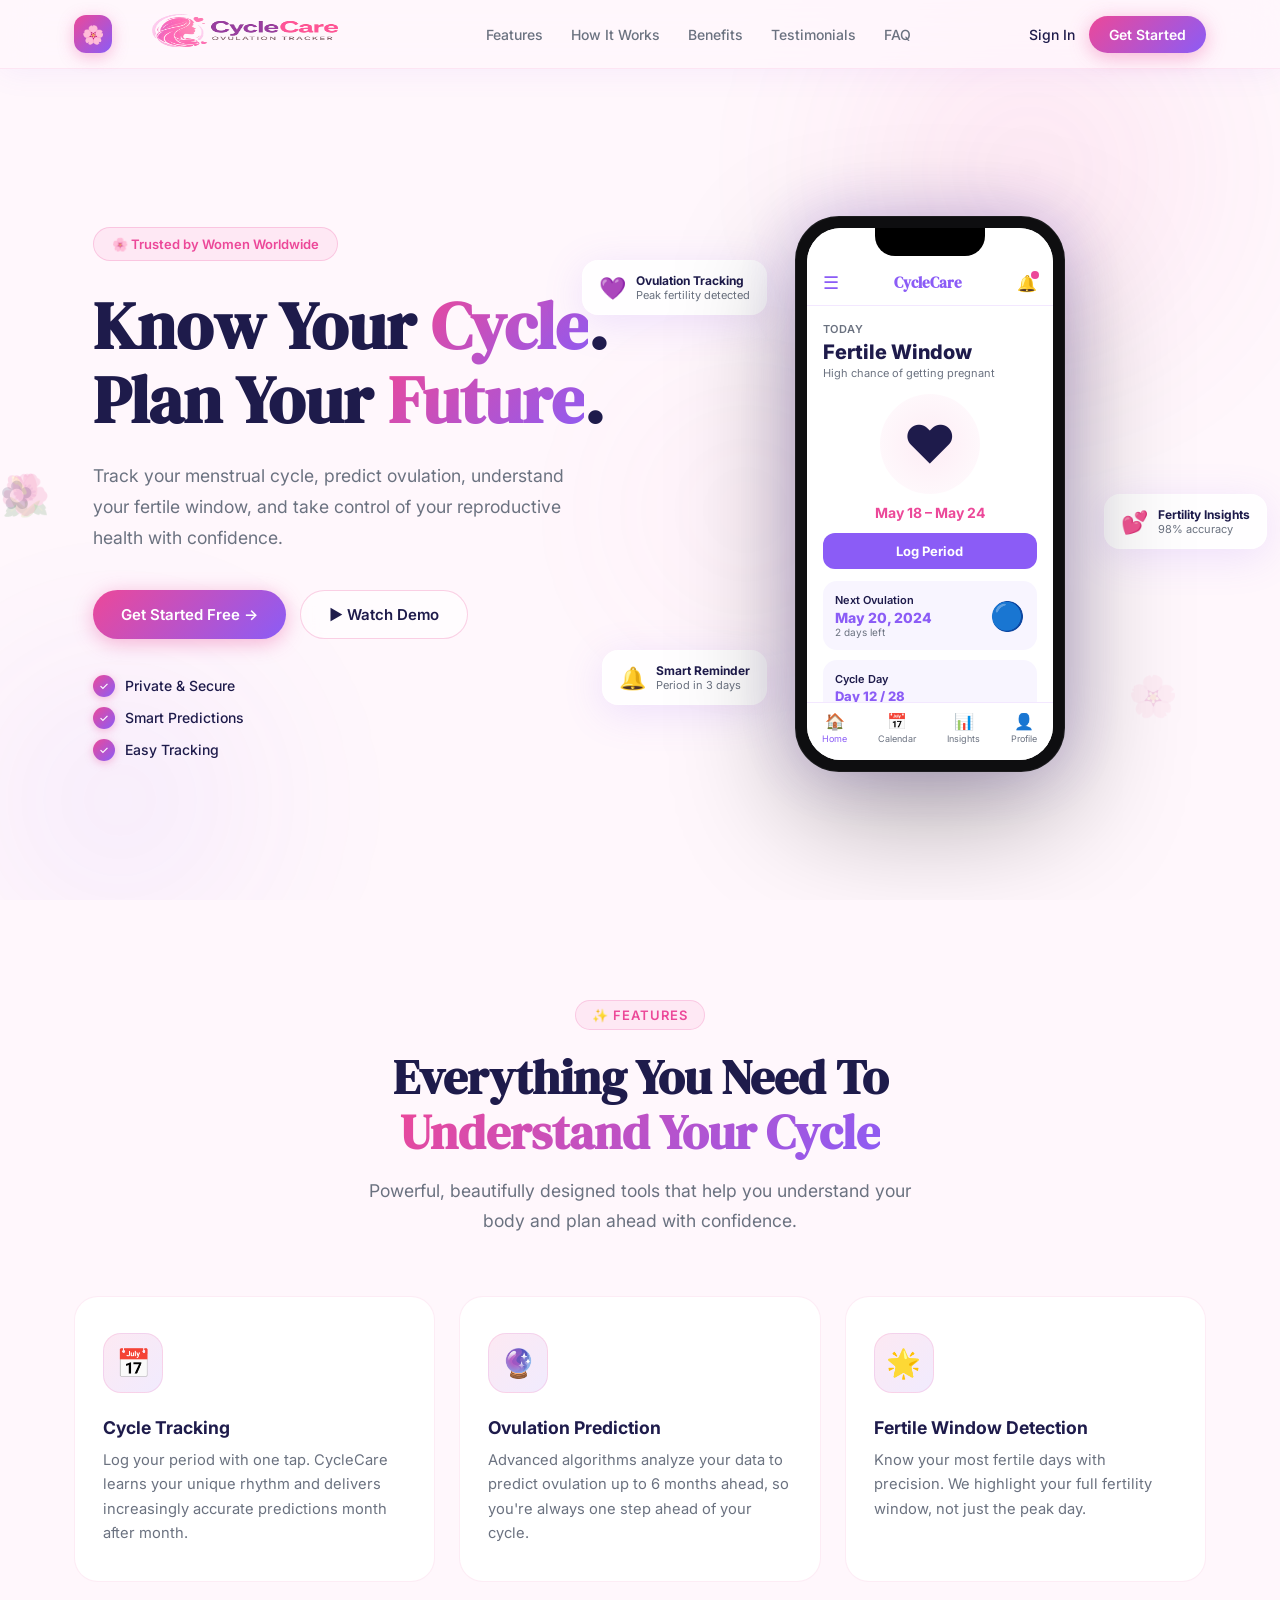
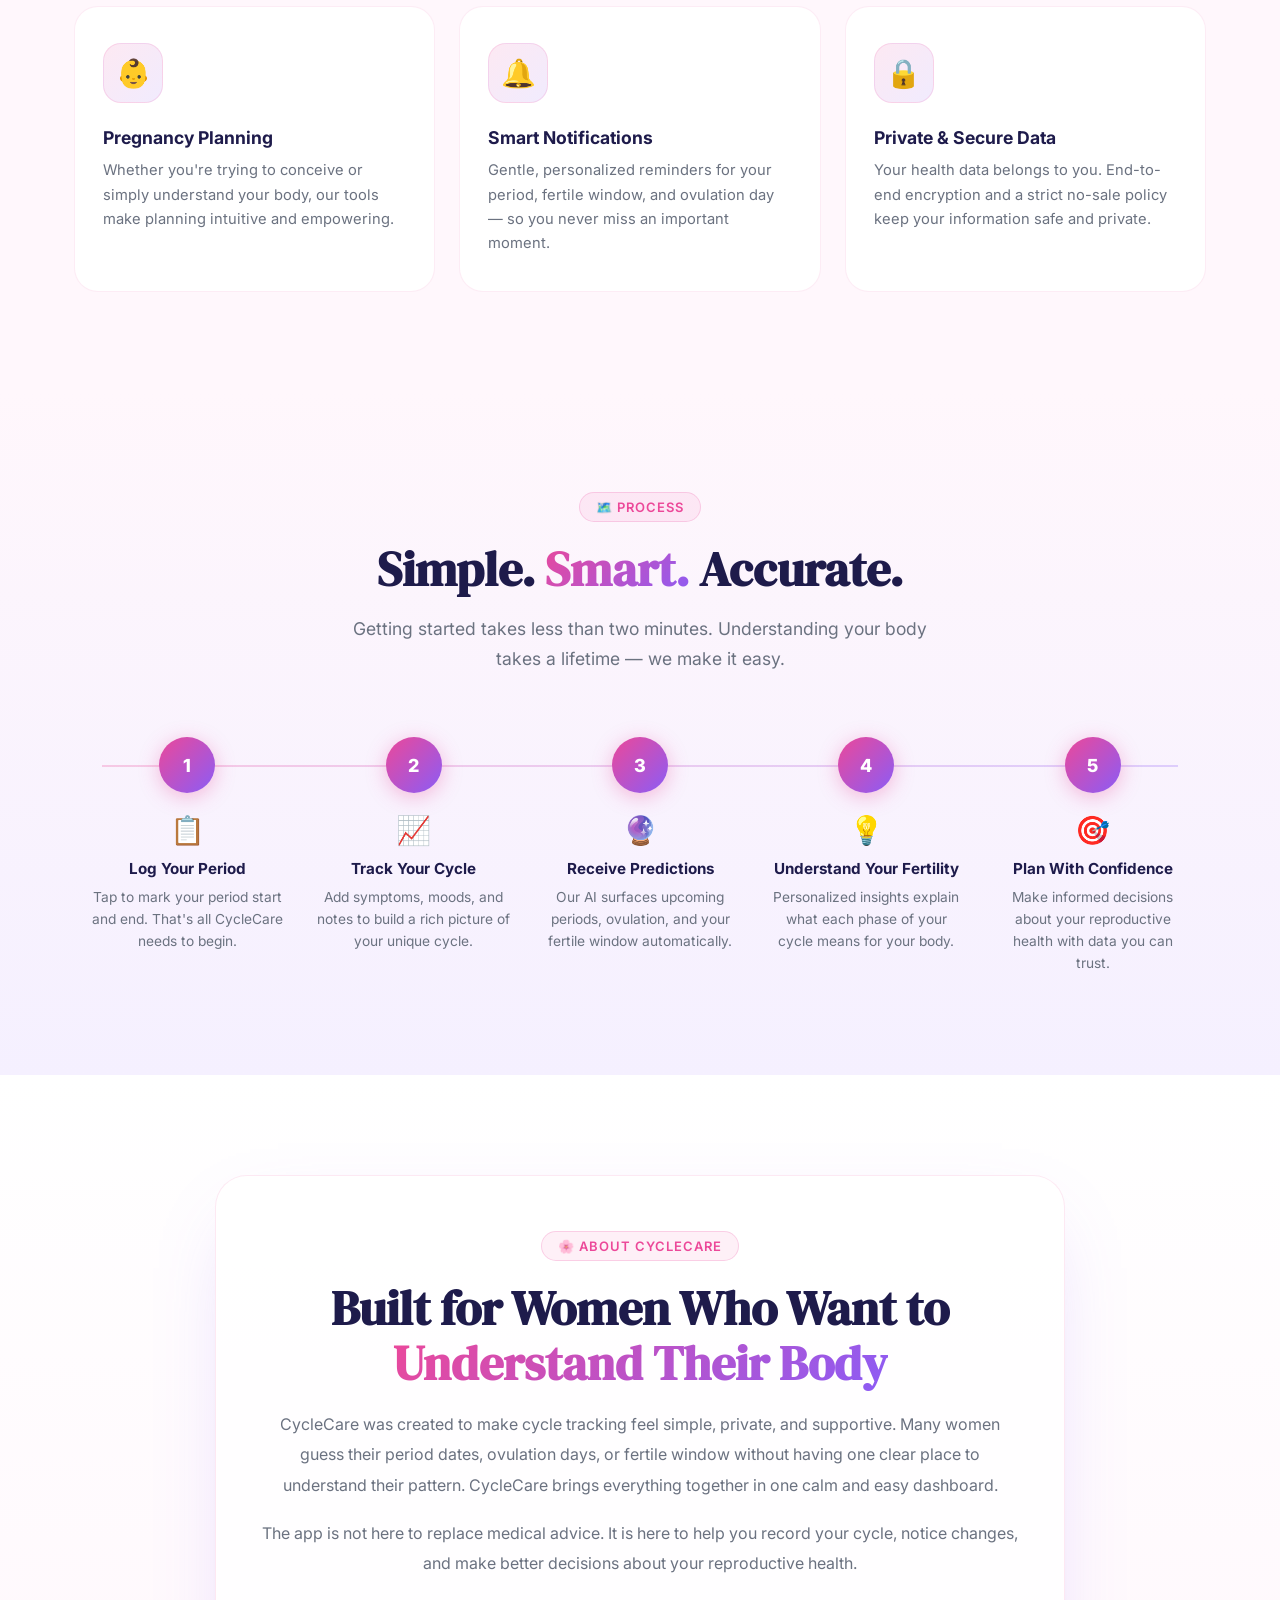
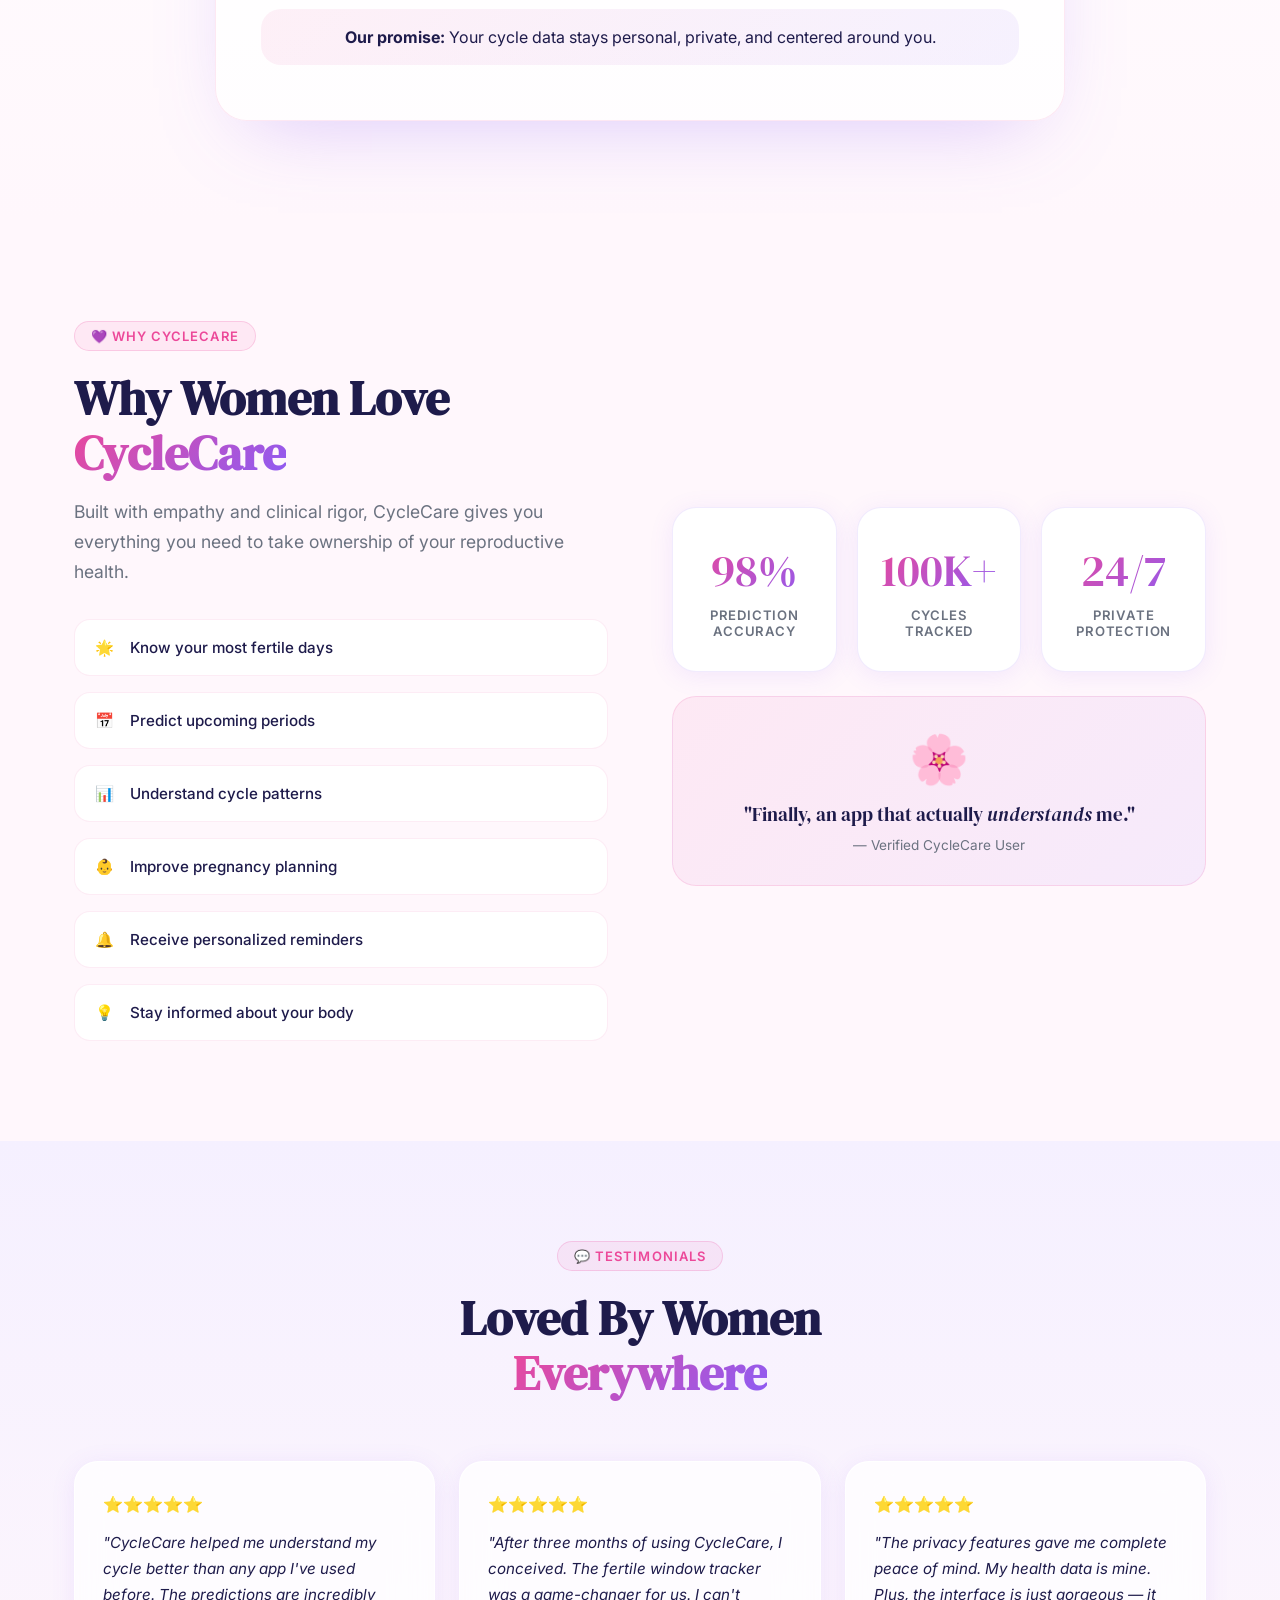
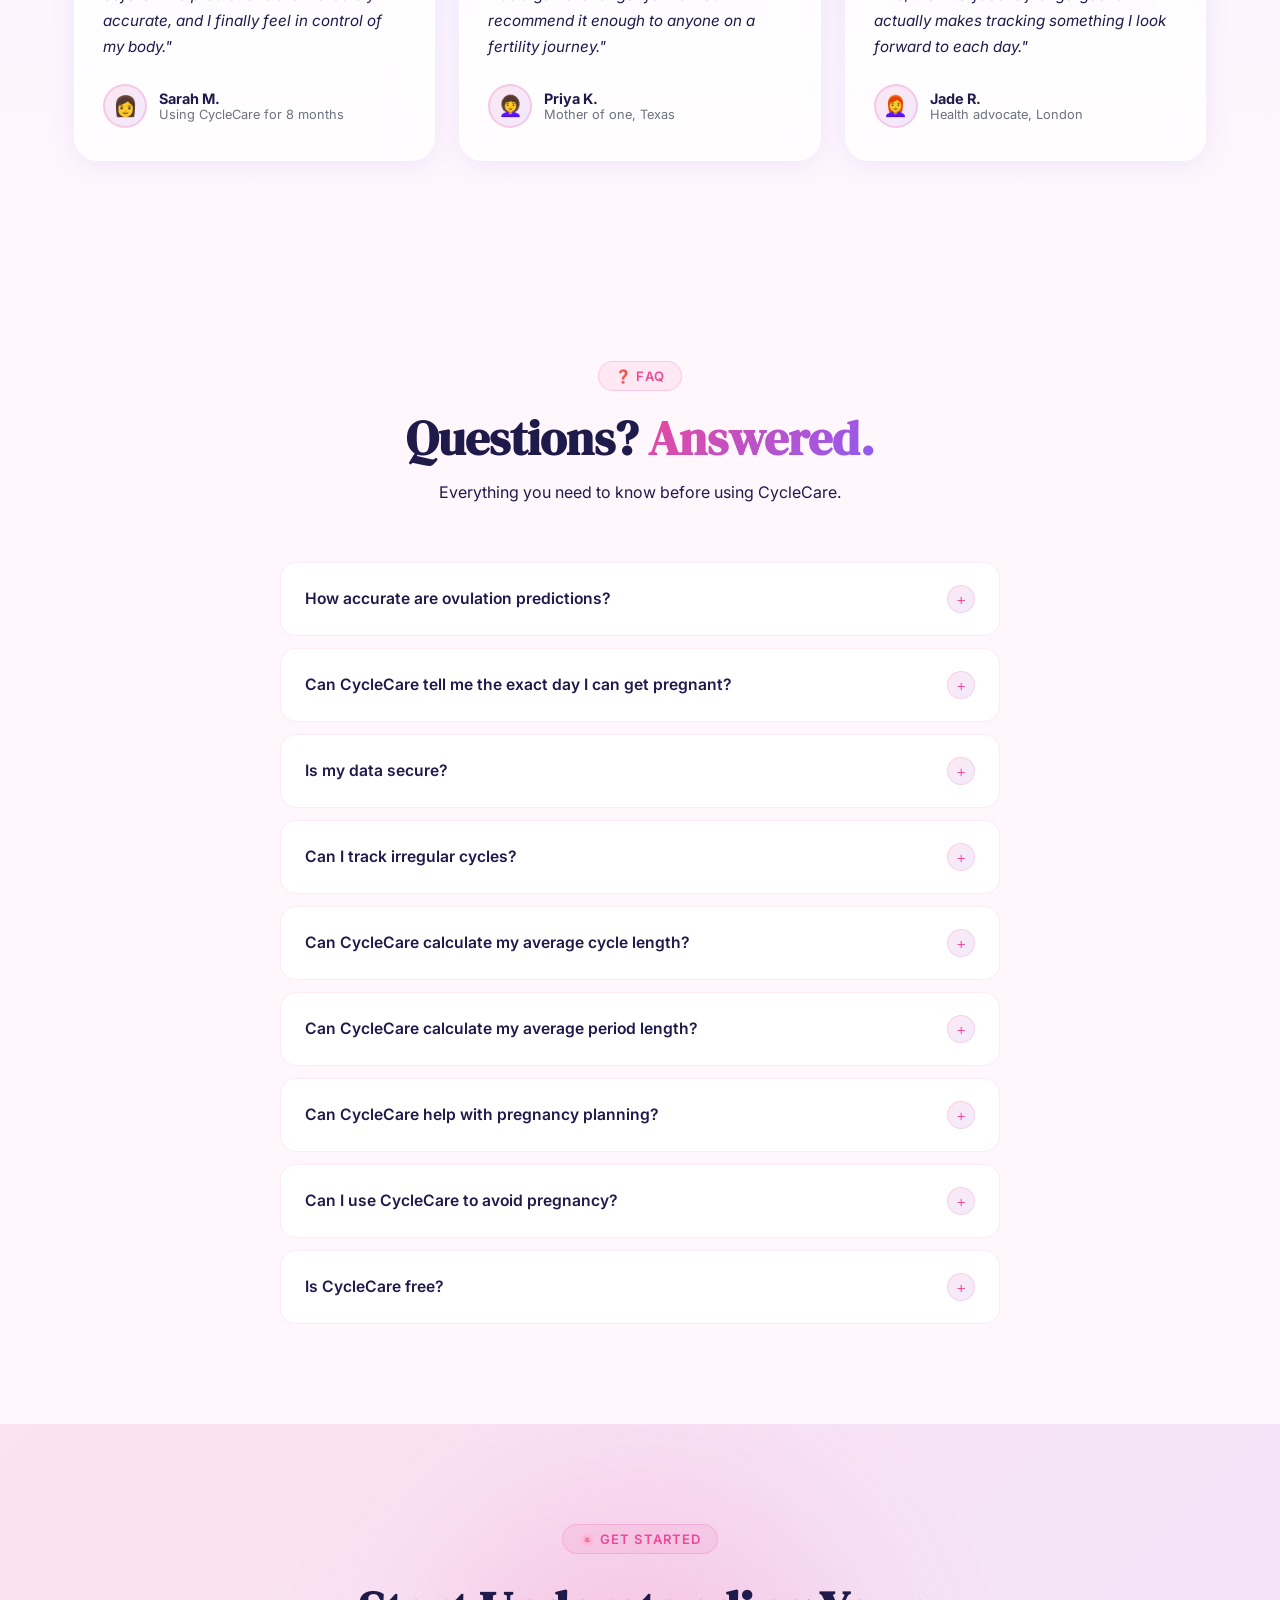
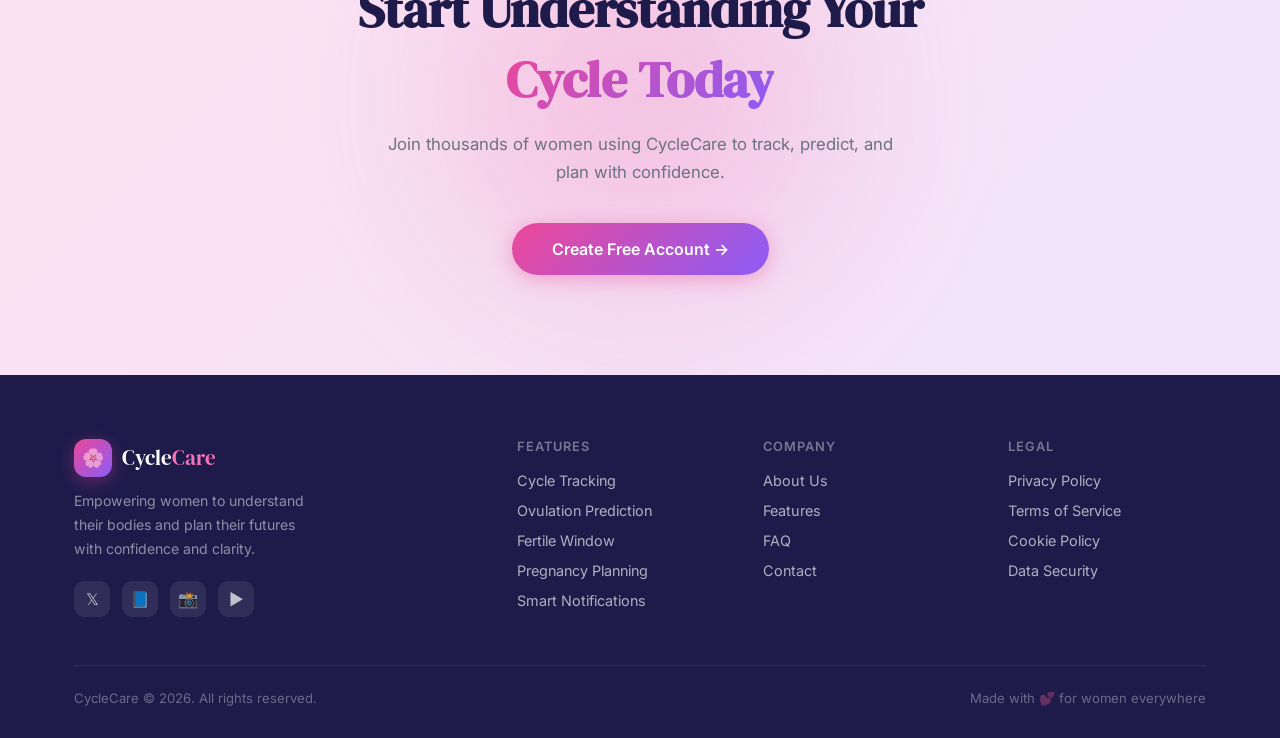
==== index.html @ 5ada84c5 "Add files via upload" ====
<!DOCTYPE html>
<html lang="en">
<head>
<meta charset="UTF-8" />
<meta name="viewport" content="width=device-width, initial-scale=1.0" />
<title>CycleCare — Know Your Cycle. Plan Your Future.</title>
<link rel="preconnect" href="https://fonts.googleapis.com" />
<link rel="preconnect" href="https://fonts.gstatic.com" crossorigin />
<link href="https://fonts.googleapis.com/css2?family=DM+Serif+Display:ital@0;1&family=Inter:wght@300;400;500;600;700&display=swap" rel="stylesheet" />
<style>
  /* ── RESET & BASE ── */
  *, *::before, *::after { box-sizing: border-box; margin: 0; padding: 0; }
  html { scroll-behavior: smooth; }
  body {
    font-family: 'Inter', sans-serif;
    background: #FFF7FC;
    color: #1E1B4B;
    overflow-x: hidden;
    -webkit-font-smoothing: antialiased;
  }

  /* ── TOKENS ── */
  :root {
    --pink: #EC4899;
    --purple: #8B5CF6;
    --accent: #F472B6;
    --bg: #FFF7FC;
    --surface: #FFFFFF;
    --text: #1E1B4B;
    --muted: #6B7280;
    --grad: linear-gradient(135deg, var(--pink), var(--purple));
    --grad-soft: linear-gradient(135deg, rgba(236,72,153,0.12), rgba(139,92,246,0.12));
    --shadow-sm: 0 4px 24px rgba(139,92,246,0.10);
    --shadow-md: 0 8px 40px rgba(139,92,246,0.15);
    --shadow-lg: 0 20px 60px rgba(139,92,246,0.20);
    --radius: 24px;
    --radius-sm: 16px;
  }

  /* ── UTILITY ── */
  .gradient-text {
    background: var(--grad);
    -webkit-background-clip: text;
    -webkit-text-fill-color: transparent;
    background-clip: text;
  }
  .container { max-width: 1180px; margin: 0 auto; padding: 0 24px; }
  .section-label {
    display: inline-flex; align-items: center; gap: 8px;
    font-size: 13px; font-weight: 600; letter-spacing: .08em; text-transform: uppercase;
    color: var(--pink);
    background: rgba(236,72,153,0.08);
    border: 1px solid rgba(236,72,153,0.20);
    padding: 6px 16px; border-radius: 999px;
    margin-bottom: 20px;
  }
  .section-title {
    font-family: 'DM Serif Display', serif;
    font-size: clamp(2rem, 4vw, 3rem);
    line-height: 1.15;
    color: var(--text);
    margin-bottom: 16px;
  }
  
  .section-sub {
    font-size: 1.1rem; color: var(--muted); line-height: 1.7;
    max-width: 580px;
  }
  .btn {
    display: inline-flex; align-items: center; gap: 10px;
    padding: 14px 28px; border-radius: 999px;
    font-size: 15px; font-weight: 600;
    cursor: pointer; transition: all .25s ease;
    border: none; text-decoration: none;
    position: relative; overflow: hidden;
  }
  .btn::after {
    content: ''; position: absolute; inset: 0;
    background: rgba(255,255,255,0); transition: background .25s;
  }
  .btn:hover::after { background: rgba(255,255,255,0.12); }
  .btn-primary {
    background: var(--grad); color: #fff;
    box-shadow: 0 4px 20px rgba(236,72,153,0.40);
  }
  .btn-primary:hover { transform: translateY(-2px); box-shadow: 0 8px 32px rgba(236,72,153,0.50); }
  .btn-ghost {
    background: rgba(255,255,255,0.6);
    border: 1.5px solid rgba(236,72,153,0.25);
    color: var(--text);
    backdrop-filter: blur(8px);
  }
  .btn-ghost:hover { background: rgba(255,255,255,0.9); transform: translateY(-2px); }

  /* ── NAVBAR ── */
  nav {
    position: fixed; top: 0; left: 0; right: 0; z-index: 999;
    background: rgba(255,247,252,0.72);
    backdrop-filter: blur(20px);
    -webkit-backdrop-filter: blur(20px);
    border-bottom: 1px solid rgba(236,72,153,0.10);
    box-shadow: 0 2px 32px rgba(139,92,246,0.08);
    transition: box-shadow .3s;
  }
  .nav-inner {
    display: flex; align-items: center;
    height: 68px;
    justify-content: space-between;
    gap: 32px;
  }
  .logo {
    display: flex; align-items: center; gap: 10px;
    text-decoration: none; flex-shrink: 0;
  }
  .logo-icon {
    width: 38px; height: 38px;
    background: var(--grad); border-radius: 12px;
    display: flex; align-items: center; justify-content: center;
    font-size: 18px;
    box-shadow: 0 4px 16px rgba(236,72,153,0.35);
  }
  .logo-text { font-family:'DM Serif Display',serif; font-size:1.3rem; color:var(--text); }
  .logo-text span { color: var(--pink); }
  .nav-links {
    display: flex; align-items: center; gap: 28px;
    list-style: none; flex: 1; justify-content: center;
  }
  .nav-links a {
    text-decoration: none; font-size: 14px; font-weight: 500;
    color: var(--muted); transition: color .2s;
  }
  .nav-links a:hover { color: var(--pink); }
  .nav-ctas { display: flex; align-items: center; gap: 10px; }
  .nav-signin {
    font-size: 14px; font-weight: 500; color: var(--text);
    text-decoration: none; transition: color .2s; padding: 0 4px;
  }
  .nav-signin:hover { color: var(--pink); }
  .nav-get { padding: 10px 20px; font-size:14px; }
  .hamburger { display: none; background: none; border: none; cursor: pointer; padding: 4px; }
  .hamburger span {
    display: block; width: 22px; height: 2px;
    background: var(--text); margin: 5px 0; border-radius: 2px;
    transition: all .3s;
  }

  /* ── HERO ── */
  .hero {
    min-height: 100vh;
    display: flex; align-items: center;
    padding-top: 88px;
    position: relative; overflow: hidden;
  }
  .hero-bg-blob {
    position: absolute; border-radius: 50%;
    filter: blur(90px); opacity: .45; pointer-events: none;
  }
  .blob-1 { width: 500px; height: 500px; background: radial-gradient(circle, rgba(236,72,153,0.3), transparent 70%); top: -80px; right: 0; }
  .blob-2 { width: 400px; height: 400px; background: radial-gradient(circle, rgba(139,92,246,0.25), transparent 70%); bottom: -100px; left: -80px; }
  .blob-3 { width: 300px; height: 300px; background: radial-gradient(circle, rgba(244,114,182,0.2), transparent 70%); top: 40%; right: 30%; }

  /* Floral decorative */
  .floral { position: absolute; pointer-events: none; opacity: .15; font-size: 2.5rem; animation: floatFloral 8s ease-in-out infinite; }
  .floral:nth-child(1) { top: 15%; left: 3%; animation-delay: 0s; }
  .floral:nth-child(2) { top: 60%; left: 8%; animation-delay: 2s; font-size:1.8rem; }
  .floral:nth-child(3) { top: 20%; right: 5%; animation-delay: 1s; font-size:2rem; }
  .floral:nth-child(4) { bottom: 20%; right: 8%; animation-delay: 3s; }
  @keyframes floatFloral {
    0%,100% { transform: translateY(0) rotate(0deg); }
    50% { transform: translateY(-18px) rotate(8deg); }
  }

  .hero-grid {
    display: grid; grid-template-columns: 1fr 1fr;
    gap: 64px; align-items: center;
    width: 100%; padding: 60px 0;
  }

  .hero-badge {
    display: inline-flex; align-items: center; gap: 8px;
    padding: 8px 18px; border-radius: 999px;
    background: rgba(236,72,153,0.08); border: 1px solid rgba(236,72,153,0.22);
    font-size: 13px; font-weight: 600; color: var(--pink);
    margin-bottom: 28px;
  }
  .hero-headline {
    font-family: 'DM Serif Display', serif;
    font-size: clamp(2.6rem, 5.5vw, 4.2rem);
    line-height: 1.1;
    margin-bottom: 24px;
  }
  .hero-sub {
    font-size: 1.1rem; line-height: 1.75; color: var(--muted);
    margin-bottom: 36px; max-width: 480px;
  }
  .hero-btns { display: flex; gap: 14px; flex-wrap: wrap; margin-bottom: 36px; }
  .trust-list { display: flex; flex-direction: column; gap: 10px; }
  .trust-item { display: flex; align-items: center; gap: 10px; font-size:14px; font-weight:500; color: var(--text); }
  .trust-check {
    width: 22px; height: 22px; border-radius: 50%;
    background: var(--grad); display: flex; align-items: center; justify-content: center;
    font-size: 11px; color: #fff; flex-shrink: 0;
    box-shadow: 0 2px 8px rgba(236,72,153,0.35);
  }

  /* Phone mockup */
  .phone-wrap {
    position: relative; display: flex; justify-content: center;
    animation: floatPhone 6s ease-in-out infinite;
  }
  @keyframes floatPhone {
    0%,100% { transform: translateY(0); }
    50% { transform: translateY(-16px); }
  }
  .phone-outer {
    width: 270px; height: 556px;
    background: #0e0e10;
    border-radius: 44px;
    padding: 12px;
    box-shadow: 0 40px 120px rgba(0,0,0,0.35), 0 0 0 1px rgba(255,255,255,0.06) inset, 0 0 60px rgba(139,92,246,0.25);
    position: relative;
  }
  .phone-notch {
    position: absolute; top: 12px; left: 50%; transform: translateX(-50%);
    width: 110px; height: 28px; background: #000;
    border-radius: 0 0 20px 20px; z-index: 10;
  }
  .phone-screen {
    background: #fff; border-radius: 34px; width: 100%; height: 100%;
    overflow: hidden; position: relative;
  }
  .phone-header {
    background: #fff; padding: 44px 16px 12px;
    border-bottom: 1px solid #f3e8ff;
    display: flex; align-items: center; justify-content: space-between;
  }
  .ph-menu { font-size:18px; color:#8B5CF6; }
  .ph-title { font-size:15px; font-weight:700; color:#8B5CF6; font-family:'DM Serif Display',serif; }
  .ph-bell { font-size:16px; position:relative; }
  .ph-dot { width:8px; height:8px; background:#EC4899; border-radius:50%; position:absolute; top:-2px; right:-2px; }
  .phone-body { padding: 16px; }
  .ph-today { font-size:11px; font-weight:600; color:var(--muted); text-transform:uppercase; letter-spacing:.06em; margin-bottom:4px; }
  .ph-window { font-size:20px; font-weight:800; color:var(--text); margin-bottom:2px; }
  .ph-sub { font-size:11px; color:var(--muted); margin-bottom:14px; }
  .ph-heart-ring {
    width: 100px; height: 100px; margin: 0 auto 10px;
    background: radial-gradient(circle, rgba(236,72,153,0.1), rgba(244,114,182,0.05) 70%);
    border-radius: 50%;
    display: flex; align-items: center; justify-content: center;
    font-size: 52px;
    animation: pulse 3s ease-in-out infinite;
  }
  @keyframes pulse { 0%,100%{box-shadow:0 0 0 0 rgba(236,72,153,0.25)} 50%{box-shadow:0 0 0 20px rgba(236,72,153,0)} }
  .ph-dates { text-align:center; font-size:14px; font-weight:700; color:var(--pink); margin-bottom:12px; }
  .ph-log-btn {
    display:block; background:var(--purple); color:#fff;
    border-radius:12px; padding:10px; text-align:center;
    font-size:13px; font-weight:700; margin-bottom:12px;
  }
  .ph-card {
    background:#f8f5ff; border-radius:14px; padding:12px;
    margin-bottom:10px;
  }
  .ph-card-label { font-size:11px; font-weight:600; color:var(--text); margin-bottom:2px; }
  .ph-card-val { font-size:14px; font-weight:800; color:var(--purple); }
  .ph-card-note { font-size:10px; color:var(--muted); }
  .ph-bar-wrap { height:5px; background:#e9e0ff; border-radius:99px; margin-top:8px; overflow:hidden; }
  .ph-bar { height:100%; width:43%; background:var(--grad); border-radius:99px; }
  .phone-bottom-nav {
    position:absolute; bottom:0; left:0; right:0;
    background:#fff; border-top:1px solid #f3e8ff;
    display:flex; align-items:center; justify-content:space-around;
    padding:8px 0 16px;
  }
  .pbn-item { display:flex; flex-direction:column; align-items:center; gap:2px; font-size:9px; color:var(--muted); }
  .pbn-item.active { color:var(--purple); }
  .pbn-icon { font-size:16px; }

  /* Floating cards */
  .float-card {
    position: absolute;
    background: rgba(255,255,255,0.85);
    backdrop-filter: blur(16px);
    border: 1px solid rgba(255,255,255,0.6);
    border-radius: var(--radius-sm);
    padding: 12px 16px;
    display: flex; align-items: center; gap: 10px;
    box-shadow: var(--shadow-md);
    white-space: nowrap;
    animation: floatCard 5s ease-in-out infinite;
  }
  .float-card-icon { font-size: 22px; }
  .float-card-title { font-size: 12px; font-weight: 700; color: var(--text); }
  .float-card-sub { font-size: 11px; color: var(--muted); }
  .fc-1 { top: 8%; left: -90px; animation-delay: 0s; }
  .fc-2 { top: 50%; right: -80px; animation-delay: 1.5s; }
  .fc-3 { bottom: 12%; left: -70px; animation-delay: 3s; }
  @keyframes floatCard {
    0%,100% { transform: translateY(0); }
    50% { transform: translateY(-10px); }
  }

  /* ── FEATURES ── */
  .features { padding: 100px 0; }
  .features-head { text-align: center; margin-bottom: 60px; }
  .features-head .section-sub { margin: 0 auto; }
  .features-grid {
    display: grid; grid-template-columns: repeat(3, 1fr);
    gap: 24px;
  }
  .feature-card {
    background: var(--surface);
    border: 1px solid rgba(236,72,153,0.10);
    border-radius: var(--radius);
    padding: 36px 28px;
    transition: transform .3s ease, box-shadow .3s ease;
    position: relative; overflow: hidden;
  }
  .feature-card::before {
    content: '';
    position: absolute; inset: 0;
    background: var(--grad-soft);
    opacity: 0; transition: opacity .3s;
    border-radius: inherit;
  }
  .feature-card:hover { transform: translateY(-8px); box-shadow: var(--shadow-lg); }
  .feature-card:hover::before { opacity: 1; }
  .feature-icon {
    width: 60px; height: 60px; border-radius: 18px;
    background: var(--grad-soft); border: 1px solid rgba(236,72,153,0.15);
    display: flex; align-items: center; justify-content: center;
    font-size: 28px; margin-bottom: 24px;
    position: relative; z-index: 1;
    transition: box-shadow .3s;
  }
  .feature-card:hover .feature-icon { box-shadow: 0 4px 24px rgba(236,72,153,0.30); }
  .feature-card h3 { font-size: 1.1rem; font-weight: 700; margin-bottom: 10px; position:relative;z-index:1; }
  .feature-card p { font-size: .92rem; color: var(--muted); line-height: 1.65; position:relative;z-index:1; }

  /* ── HOW IT WORKS ── */
  .hiw { padding: 100px 0; background: linear-gradient(180deg, #fff7fc 0%, #f5f0ff 100%); }
  .hiw-head { text-align:center; margin-bottom: 64px; }
  .hiw-head .section-sub { margin: 0 auto; }
  .timeline {
    display: flex; align-items: flex-start; gap: 0;
    position: relative;
  }
  .timeline::before {
    content: '';
    position: absolute; top: 28px; left: 28px; right: 28px; height: 2px;
    background: linear-gradient(90deg, var(--pink), var(--purple));
    opacity: .25;
  }
  .timeline-step { flex: 1; text-align: center; padding: 0 16px; position: relative; }
  .timeline-num {
    width: 56px; height: 56px; border-radius: 50%;
    background: var(--grad); color: #fff;
    font-size: 18px; font-weight: 800;
    display: flex; align-items: center; justify-content: center;
    margin: 0 auto 20px;
    box-shadow: 0 4px 20px rgba(236,72,153,0.35);
    position: relative; z-index: 1;
    transition: transform .3s;
  }
  .timeline-step:hover .timeline-num { transform: scale(1.12); }
  .timeline-icon { font-size: 28px; margin-bottom: 12px; }
  .timeline-step h3 { font-size:.95rem; font-weight:700; margin-bottom:8px; }
  .timeline-step p { font-size:.86rem; color:var(--muted); line-height:1.6; }

  /* ── BENEFITS ── */
  .benefits { padding: 100px 0; }
  .benefits-inner { display:grid; grid-template-columns:1fr 1fr; gap:64px; align-items:center; }
  .benefits-left {}
  .benefits-list { display:flex; flex-direction:column; gap:16px; margin-top:32px; }
  .benefit-item {
    display:flex; align-items:center; gap:16px;
    background: var(--surface); border-radius: var(--radius-sm);
    padding:18px 20px;
    border: 1px solid rgba(236,72,153,0.10);
    transition: transform .25s, box-shadow .25s;
  }
  .benefit-item:hover { transform: translateX(6px); box-shadow: var(--shadow-sm); }
  .benefit-emoji { font-size:22px; }
  .benefit-item span { font-size:.95rem; font-weight:500; }
  .stats-grid { display:grid; grid-template-columns:repeat(3,1fr); gap:20px; margin-top:32px; }
  .stat-card {
    background: var(--surface);
    border: 1px solid rgba(139,92,246,0.12);
    border-radius: var(--radius);
    padding: 32px 20px; text-align:center;
    box-shadow: var(--shadow-sm);
    transition: transform .3s;
  }
  .stat-card:hover { transform: translateY(-6px); box-shadow: var(--shadow-md); }
  .stat-num {
    font-family:'DM Serif Display',serif;
    font-size:2.8rem; font-weight:400;
    background: var(--grad); -webkit-background-clip:text; -webkit-text-fill-color:transparent; background-clip:text;
    margin-bottom:6px;
  }
  .stat-label { font-size:.82rem; font-weight:600; color:var(--muted); text-transform:uppercase; letter-spacing:.06em; }

  /* ── TESTIMONIALS ── */
  .testimonials { padding: 100px 0; background: linear-gradient(180deg, #f5f0ff 0%, #fff7fc 100%); }
  .testimonials-head { text-align:center; margin-bottom:60px; }
  .testimonials-grid { display:grid; grid-template-columns:repeat(3,1fr); gap:24px; }
  .testi-card {
    background: rgba(255,255,255,0.75);
    border: 1px solid rgba(255,255,255,0.9);
    backdrop-filter: blur(20px);
    border-radius: var(--radius);
    padding: 32px 28px;
    box-shadow: var(--shadow-sm);
    transition: transform .3s, box-shadow .3s;
  }
  .testi-card:hover { transform: translateY(-8px); box-shadow: var(--shadow-lg); }
  .testi-stars { font-size:16px; margin-bottom:16px; }
  .testi-text { font-size:.95rem; line-height:1.7; color:var(--text); margin-bottom:24px; font-style:italic; }
  .testi-author { display:flex; align-items:center; gap:12px; }
  .testi-avatar {
    width:44px; height:44px; border-radius:50%;
    display:flex; align-items:center; justify-content:center;
    font-size:20px; background: var(--grad-soft);
    border: 2px solid rgba(236,72,153,0.20);
    flex-shrink:0;
  }
  .testi-name { font-weight:700; font-size:.9rem; }
  .testi-role { font-size:.8rem; color:var(--muted); }

  /* ── FAQ ── */
  .faq { padding:100px 0; }
  .faq-head { text-align:center; margin-bottom:60px; }
  .faq-wrap { max-width:720px; margin:0 auto; display:flex; flex-direction:column; gap:12px; }
  .faq-item {
    background: var(--surface); border-radius: var(--radius-sm);
    border: 1px solid rgba(236,72,153,0.10);
    overflow: hidden;
  }
  .faq-q {
    display:flex; align-items:center; justify-content:space-between;
    padding:22px 24px; cursor:pointer;
    font-size:.98rem; font-weight:600;
    transition: background .2s;
    user-select:none;
  }
  .faq-q:hover { background: rgba(236,72,153,0.04); }
  .faq-icon {
    width:28px; height:28px; border-radius:50%;
    background: var(--grad-soft); border: 1px solid rgba(236,72,153,0.15);
    display:flex; align-items:center; justify-content:center;
    font-size:16px; flex-shrink:0; transition:transform .3s;
    color: var(--pink); font-weight:300;
  }
  .faq-item.open .faq-icon { transform: rotate(45deg); }
  .faq-a {
    max-height:0; overflow:hidden;
    transition:max-height .4s ease, padding .3s;
    font-size:.9rem; color:var(--muted); line-height:1.7;
    padding:0 24px;
  }
  .faq-item.open .faq-a { max-height:200px; padding:0 24px 22px; }

  /* ── CTA ── */
  .cta-section {
    padding: 100px 0;
    position: relative; overflow: hidden;
    text-align:center;
  }
  .cta-bg {
    position:absolute;inset:0;
    background: linear-gradient(135deg, rgba(236,72,153,0.12) 0%, rgba(139,92,246,0.12) 100%);
  }
  .cta-glow {
    position:absolute; width:600px; height:600px;
    background: radial-gradient(circle, rgba(236,72,153,0.25), transparent 70%);
    top:50%; left:50%; transform:translate(-50%,-50%);
    pointer-events:none; filter:blur(60px);
  }
  .cta-content { position:relative; z-index:1; }
  .cta-title {
    font-family:'DM Serif Display',serif;
    font-size:clamp(2rem,4vw,3.2rem);
    margin-bottom:16px;
  }
  .cta-sub { font-size:1.05rem; color:var(--muted); max-width:520px; margin:0 auto 36px; line-height:1.7; }
  .cta-btn { padding:16px 40px; font-size:16px; }

  /* ── FOOTER ── */
  footer {
    background: #1E1B4B;
    color: rgba(255,255,255,0.7);
    padding: 64px 0 32px;
  }
  .footer-grid {
    display:grid; grid-template-columns:2fr 1fr 1fr 1fr;
    gap:48px; margin-bottom:48px;
  }
  .footer-brand .logo-text { color:#fff; }
  .footer-brand .logo-text span { color:var(--accent); }
  .footer-tagline { font-size:.88rem; line-height:1.7; margin-top:12px; color:rgba(255,255,255,0.5); max-width:240px; }
  .footer-socials { display:flex; gap:12px; margin-top:20px; }
  .social-icon {
    width:36px; height:36px; border-radius:10px;
    background:rgba(255,255,255,0.08);
    display:flex; align-items:center; justify-content:center;
    font-size:16px; transition:background .2s;
    cursor:pointer;
  }
  .social-icon:hover { background:rgba(236,72,153,0.25); }
  .footer-col h4 { font-size:.8rem; text-transform:uppercase; letter-spacing:.08em; color:rgba(255,255,255,0.4); margin-bottom:16px; font-weight:600; }
  .footer-col ul { list-style:none; display:flex; flex-direction:column; gap:10px; }
  .footer-col a { color:rgba(255,255,255,0.65); text-decoration:none; font-size:.9rem; transition:color .2s; }
  .footer-col a:hover { color:#F472B6; }
  .footer-bottom {
    border-top:1px solid rgba(255,255,255,0.08);
    padding-top:24px; display:flex; align-items:center;
    justify-content:space-between; flex-wrap:wrap; gap:12px;
    font-size:.82rem; color:rgba(255,255,255,0.35);
  }

  /* ── REVEAL ANIMATIONS ── */
  .reveal { opacity:0; transform:translateY(30px); transition:opacity .7s ease, transform .7s ease; }
  .reveal.visible { opacity:1; transform:translateY(0); }
  .reveal-left { opacity:0; transform:translateX(-30px); transition:opacity .7s ease, transform .7s ease; }
  .reveal-left.visible { opacity:1; transform:translateX(0); }
  .reveal-right { opacity:0; transform:translateX(30px); transition:opacity .7s ease, transform .7s ease; }
  .reveal-right.visible { opacity:1; transform:translateX(0); }
  
  .about {
  padding: 100px 0;
  background: linear-gradient(180deg, #fff, #fff7fc);
}

.about-story {
  max-width: 850px;
  margin: 0 auto;
  text-align: center;
  background: rgba(255, 255, 255, .75);
  border: 1px solid rgba(236, 72, 153, .12);
  border-radius: 32px;
  padding: 55px 45px;
  box-shadow: 0 30px 80px -35px rgba(139, 92, 246, .35);
}

.about-story p {
  color: var(--muted);
  font-size: 1rem;
  line-height: 1.9;
  margin-top: 18px;
}

.about-note {
  margin-top: 30px;
  padding: 18px 22px;
  border-radius: 20px;
  background: linear-gradient(135deg, rgba(236, 72, 153, .08), rgba(139, 92, 246, .08));
  color: var(--text);
}

  /* ── RESPONSIVE ── */
  @media (max-width:1024px) {
    .features-grid { grid-template-columns:repeat(2,1fr); }
    .testimonials-grid { grid-template-columns:repeat(2,1fr); }
    .footer-grid { grid-template-columns:1fr 1fr; gap:32px; }
    .fc-1, .fc-2, .fc-3 { display:none; }
  }
  @media (max-width:768px) {
    .nav-links, .nav-ctas { display:none; }
    .hamburger { display:block; }
    .hero-grid { grid-template-columns:1fr; text-align:center; gap:40px; }
    .hero-sub, .trust-list { margin-left:auto; margin-right:auto; }
    .hero-btns { justify-content:center; }
    .trust-list { align-items:center; }
    .phone-wrap { order:-1; }
    .benefits-inner { grid-template-columns:1fr; }
    .stats-grid { grid-template-columns:repeat(3,1fr); }
    .timeline { flex-direction:column; align-items:center; }
    .timeline::before { display:none; }
    .timeline-step { width:280px; }
    .features-grid { grid-template-columns:1fr; }
    .testimonials-grid { grid-template-columns:1fr; }
    .footer-grid { grid-template-columns:1fr 1fr; }
  }
  @media (max-width:480px) {
    .stats-grid { grid-template-columns:1fr; }
    .footer-grid { grid-template-columns:1fr; }
    .footer-bottom { flex-direction:column; text-align:center; }
  }

  /* ── MOBILE NAV OVERLAY ── */
  .mobile-nav {
    display:none;
    position:fixed; inset:0; z-index:998;
    background:rgba(255,247,252,0.97);
    backdrop-filter:blur(20px);
    flex-direction:column;
    align-items:center; justify-content:center; gap:60px;
    opacity:0; transition:opacity .3s;
  }
  
  .mobile-nav.open { display:flex; opacity:1; }
  .mobile-nav a { font-size:1.4rem; font-weight:600; color:var(--text); text-decoration:none; }
  .mobile-nav a:hover { color:var(--pink); }
  .mobile-close { position:absolute; top:70px; right:20px; background:none; border:none; font-size:28px; cursor:pointer; color:var(--text); }
</style>
</head>
<body>

<!-- MOBILE NAV OVERLAY -->
<div class="mobile-nav" id="mobileNav">
  <button class="mobile-close" id="mobileClose">✕</button>
  <a href="#features">Features</a>
  <a href="#hiw">How It Works</a>
  <a href="#benefits">Benefits</a>
  <a href="#testimonials">Testimonials</a>
  <a href="#faq">FAQ</a>
  <a href="auth.html" class="btn btn-primary">Get Started Free</a>
</div>

<!-- NAVBAR -->
<nav>
  <div class="container nav-inner">
    <a href="#" class="logo">
      <div class="logo-icon">🌸</div>
      <img src="logo.png" alt="cycle_care" style="width: 250px; height: 100px;">
    </a>
    <ul class="nav-links">
      <li><a href="#features">Features</a></li>
      <li><a href="#hiw">How It Works</a></li>
      <li><a href="#benefits">Benefits</a></li>
      <li><a href="#testimonials">Testimonials</a></li>
      <li><a href="#faq">FAQ</a></li>
    </ul>
    
    <div class="nav-ctas">
      <a href="auth.html" class="nav-signin">Sign In</a>
      <a href="auth.html" class="btn btn-primary nav-get">Get Started</a>
    </div>
    
    <button class="hamburger" id="hamburgerBtn" aria-label="Open menu">
      <span></span><span></span><span></span>
    </button>
  </div>
</nav>

<!-- HERO -->
<section class="hero">
  <div class="hero-bg-blob blob-1"></div>
  <div class="hero-bg-blob blob-2"></div>
  <div class="hero-bg-blob blob-3"></div>
  <span class="floral">🌸</span>
  <span class="floral">🌷</span>
  <span class="floral">🌺</span>
  <span class="floral">✿</span>

  <div class="container">
    <div class="hero-grid">
      <!-- LEFT -->
      <div>
        <div class="hero-badge reveal">🌸 Trusted by Women Worldwide</div>
        <h1 class="hero-headline reveal">
          Know Your <span class="gradient-text">Cycle</span>.<br />
          Plan Your <span class="gradient-text">Future</span>.
        </h1>
        <p class="hero-sub reveal">
          Track your menstrual cycle, predict ovulation, understand your fertile window, and take control of your reproductive health with confidence.
        </p>
        <div class="hero-btns reveal">
          <a href="auth.html" class="btn btn-primary">Get Started Free →</a>
          <a href="#" class="btn btn-ghost">▶ Watch Demo</a>
        </div>
        <div class="trust-list reveal">
          <div class="trust-item"><div class="trust-check">✓</div> Private &amp; Secure</div>
          <div class="trust-item"><div class="trust-check">✓</div> Smart Predictions</div>
          <div class="trust-item"><div class="trust-check">✓</div> Easy Tracking</div>
        </div>
      </div>

      <!-- RIGHT — Phone -->
      <div class="phone-wrap reveal-right">
        <!-- Floating cards -->
        <div class="float-card fc-1">
          <span class="float-card-icon">💜</span>
          <div>
            <div class="float-card-title">Ovulation Tracking</div>
            <div class="float-card-sub">Peak fertility detected</div>
          </div>
        </div>
        <div class="float-card fc-2">
          <span class="float-card-icon">💕</span>
          <div>
            <div class="float-card-title">Fertility Insights</div>
            <div class="float-card-sub">98% accuracy</div>
          </div>
        </div>
        <div class="float-card fc-3">
          <span class="float-card-icon">🔔</span>
          <div>
            <div class="float-card-title">Smart Reminder</div>
            <div class="float-card-sub">Period in 3 days</div>
          </div>
        </div>

        <div class="phone-outer">
          <div class="phone-notch"></div>
          <div class="phone-screen">
            <div class="phone-header">
              <span class="ph-menu">☰</span>
              <span class="ph-title">CycleCare</span>
              <span class="ph-bell">🔔<span class="ph-dot"></span></span>
            </div>
            <div class="phone-body">
              <div class="ph-today">Today</div>
              <div class="ph-window">Fertile Window</div>
              <div class="ph-sub">High chance of getting pregnant</div>
              <div class="ph-heart-ring">❤️</div>
              <div class="ph-dates">May 18 – May 24</div>
              <div class="ph-log-btn">Log Period</div>
              <div class="ph-card">
                <div style="display:flex;align-items:center;justify-content:space-between">
                  <div>
                    <div class="ph-card-label">Next Ovulation</div>
                    <div class="ph-card-val">May 20, 2024</div>
                    <div class="ph-card-note">2 days left</div>
                  </div>
                  <span style="font-size:28px">🔵</span>
                </div>
              </div>
              <div class="ph-card">
                <div class="ph-card-label">Cycle Day</div>
                <div class="ph-card-val" style="font-size:13px">Day 12 / 28</div>
                <div class="ph-bar-wrap"><div class="ph-bar"></div></div>
              </div>
            </div>
            <div class="phone-bottom-nav">
              <div class="pbn-item active"><span class="pbn-icon">🏠</span>Home</div>
              <div class="pbn-item"><span class="pbn-icon">📅</span>Calendar</div>
              <div class="pbn-item"><span class="pbn-icon">📊</span>Insights</div>
              <div class="pbn-item"><span class="pbn-icon">👤</span>Profile</div>
            </div>
          </div>
        </div>
      </div>
    </div>
  </div>
</section>

<!-- FEATURES -->
<section class="features" id="features">
  <div class="container">
    <div class="features-head">
      <div class="section-label">✨ Features</div>
      <h2 class="section-title">Everything You Need To<br /><span class="gradient-text">Understand Your Cycle</span></h2>
      <p class="section-sub">Powerful, beautifully designed tools that help you understand your body and plan ahead with confidence.</p>
    </div>
    <div class="features-grid">
      <div class="feature-card reveal">
        <div class="feature-icon">📅</div>
        <h3>Cycle Tracking</h3>
        <p>Log your period with one tap. CycleCare learns your unique rhythm and delivers increasingly accurate predictions month after month.</p>
      </div>
      <div class="feature-card reveal">
        <div class="feature-icon">🔮</div>
        <h3>Ovulation Prediction</h3>
        <p>Advanced algorithms analyze your data to predict ovulation up to 6 months ahead, so you're always one step ahead of your cycle.</p>
      </div>
      <div class="feature-card reveal">
        <div class="feature-icon">🌟</div>
        <h3>Fertile Window Detection</h3>
        <p>Know your most fertile days with precision. We highlight your full fertility window, not just the peak day.</p>
      </div>
      <div class="feature-card reveal">
        <div class="feature-icon">👶</div>
        <h3>Pregnancy Planning</h3>
        <p>Whether you're trying to conceive or simply understand your body, our tools make planning intuitive and empowering.</p>
      </div>
      <div class="feature-card reveal">
        <div class="feature-icon">🔔</div>
        <h3>Smart Notifications</h3>
        <p>Gentle, personalized reminders for your period, fertile window, and ovulation day — so you never miss an important moment.</p>
      </div>
      <div class="feature-card reveal">
        <div class="feature-icon">🔒</div>
        <h3>Private &amp; Secure Data</h3>
        <p>Your health data belongs to you. End-to-end encryption and a strict no-sale policy keep your information safe and private.</p>
      </div>
    </div>
  </div>
</section>

<!-- HOW IT WORKS -->
<section class="hiw" id="hiw">
  <div class="container">
    <div class="hiw-head">
      <div class="section-label">🗺️ Process</div>
      <h2 class="section-title">Simple. <span class="gradient-text">Smart.</span> Accurate.</h2>
      <p class="section-sub">Getting started takes less than two minutes. Understanding your body takes a lifetime — we make it easy.</p>
    </div>
    <div class="timeline">
      <div class="timeline-step reveal">
        <div class="timeline-num">1</div>
        <div class="timeline-icon">📋</div>
        <h3>Log Your Period</h3>
        <p>Tap to mark your period start and end. That's all CycleCare needs to begin.</p>
      </div>
      <div class="timeline-step reveal">
        <div class="timeline-num">2</div>
        <div class="timeline-icon">📈</div>
        <h3>Track Your Cycle</h3>
        <p>Add symptoms, moods, and notes to build a rich picture of your unique cycle.</p>
      </div>
      <div class="timeline-step reveal">
        <div class="timeline-num">3</div>
        <div class="timeline-icon">🔮</div>
        <h3>Receive Predictions</h3>
        <p>Our AI surfaces upcoming periods, ovulation, and your fertile window automatically.</p>
      </div>
      <div class="timeline-step reveal">
        <div class="timeline-num">4</div>
        <div class="timeline-icon">💡</div>
        <h3>Understand Your Fertility</h3>
        <p>Personalized insights explain what each phase of your cycle means for your body.</p>
      </div>
      <div class="timeline-step reveal">
        <div class="timeline-num">5</div>
        <div class="timeline-icon">🎯</div>
        <h3>Plan With Confidence</h3>
        <p>Make informed decisions about your reproductive health with data you can trust.</p>
      </div>
    </div>
  </div>
</section>

<!----- About ---->

<section class="about" id="about">
  <div class="container">
    <div class="about-story">
      <div class="section-label">🌸 About CycleCare</div>
      
      <h2 class="section-title">
        Built for Women Who Want to
        <span class="gradient-text">Understand Their Body</span>
      </h2>
      
      <p>
        CycleCare was created to make cycle tracking feel simple, private,
        and supportive. Many women guess their period dates, ovulation days,
        or fertile window without having one clear place to understand their
        pattern. CycleCare brings everything together in one calm and easy
        dashboard.
      </p>
      
      <p>
        The app is not here to replace medical advice. It is here to help you
        record your cycle, notice changes, and make better decisions about your
        reproductive health.
      </p>
      
      <div class="about-note">
        <strong>Our promise:</strong>
        Your cycle data stays personal, private, and centered around you.
      </div>
    </div>
  </div>
</section>

<!-- BENEFITS -->
<section class="benefits" id="benefits">
  <div class="container">
    <div class="benefits-inner">
      <div class="benefits-left">
        <div class="section-label reveal-left">💜 Why CycleCare</div>
        <h2 class="section-title reveal-left">Why Women Love<br /><span class="gradient-text">CycleCare</span></h2>
        <p class="section-sub reveal-left">Built with empathy and clinical rigor, CycleCare gives you everything you need to take ownership of your reproductive health.</p>
        <div class="benefits-list">
          <div class="benefit-item reveal-left"><span class="benefit-emoji">🌟</span><span>Know your most fertile days</span></div>
          <div class="benefit-item reveal-left"><span class="benefit-emoji">📅</span><span>Predict upcoming periods</span></div>
          <div class="benefit-item reveal-left"><span class="benefit-emoji">📊</span><span>Understand cycle patterns</span></div>
          <div class="benefit-item reveal-left"><span class="benefit-emoji">👶</span><span>Improve pregnancy planning</span></div>
          <div class="benefit-item reveal-left"><span class="benefit-emoji">🔔</span><span>Receive personalized reminders</span></div>
          <div class="benefit-item reveal-left"><span class="benefit-emoji">💡</span><span>Stay informed about your body</span></div>
        </div>
      </div>
      <div>
        <div class="stats-grid">
          <div class="stat-card reveal">
            <div class="stat-num">98%</div>
            <div class="stat-label">Prediction Accuracy</div>
          </div>
          <div class="stat-card reveal">
            <div class="stat-num">100K+</div>
            <div class="stat-label">Cycles Tracked</div>
          </div>
          <div class="stat-card reveal">
            <div class="stat-num">24/7</div>
            <div class="stat-label">Private Protection</div>
          </div>
        </div>
        <!-- Decorative card -->
        <div style="margin-top:24px;background:linear-gradient(135deg,rgba(236,72,153,0.08),rgba(139,92,246,0.08));border:1px solid rgba(236,72,153,0.15);border-radius:24px;padding:32px;text-align:center;" class="reveal">
          <div style="font-size:3rem;margin-bottom:12px;">🌸</div>
          <p style="font-family:'DM Serif Display',serif;font-size:1.2rem;color:var(--text);line-height:1.5">"Finally, an app that actually <em>understands</em> me."</p>
          <p style="font-size:.85rem;color:var(--muted);margin-top:8px;">— Verified CycleCare User</p>
        </div>
      </div>
    </div>
  </div>
</section>

<!-- TESTIMONIALS -->
<section class="testimonials" id="testimonials">
  <div class="container">
    <div class="testimonials-head">
      <div class="section-label">💬 Testimonials</div>
      <h2 class="section-title">Loved By Women<br /><span class="gradient-text">Everywhere</span></h2>
    </div>
    <div class="testimonials-grid">
      <div class="testi-card reveal">
        <div class="testi-stars">⭐⭐⭐⭐⭐</div>
        <p class="testi-text">"CycleCare helped me understand my cycle better than any app I've used before. The predictions are incredibly accurate, and I finally feel in control of my body."</p>
        <div class="testi-author">
          <div class="testi-avatar">👩</div>
          <div>
            <div class="testi-name">Sarah M.</div>
            <div class="testi-role">Using CycleCare for 8 months</div>
          </div>
        </div>
      </div>
      <div class="testi-card reveal">
        <div class="testi-stars">⭐⭐⭐⭐⭐</div>
        <p class="testi-text">"After three months of using CycleCare, I conceived. The fertile window tracker was a game-changer for us. I can't recommend it enough to anyone on a fertility journey."</p>
        <div class="testi-author">
          <div class="testi-avatar">👩‍🦱</div>
          <div>
            <div class="testi-name">Priya K.</div>
            <div class="testi-role">Mother of one, Texas</div>
          </div>
        </div>
      </div>
      <div class="testi-card reveal">
        <div class="testi-stars">⭐⭐⭐⭐⭐</div>
        <p class="testi-text">"The privacy features gave me complete peace of mind. My health data is mine. Plus, the interface is just gorgeous — it actually makes tracking something I look forward to each day."</p>
        <div class="testi-author">
          <div class="testi-avatar">👩‍🦰</div>
          <div>
            <div class="testi-name">Jade R.</div>
            <div class="testi-role">Health advocate, London</div>
          </div>
        </div>
      </div>
    </div>
  </div>
</section>

<!-- FAQ -->
<section class="faq" id="faq">
  <div class="container">
    <div class="faq-head">
      <div class="section-label">❓ FAQ</div>
      <h2 class="section-title">Questions? <span class="gradient-text">Answered.</span></h2>
      <p class="section-subtitle">
        Everything you need to know before using CycleCare.
      </p>
    </div>
    
    <div class="faq-wrap">
      <div class="faq-item reveal">
        <div class="faq-q">How accurate are ovulation predictions? <span class="faq-icon">+</span></div>
        <div class="faq-a">
          CycleCare gives estimated ovulation and fertile window predictions based on your logged period history. The more cycles you track, the better the app can understand your pattern. Predictions are helpful guides, not medical guarantees.
        </div>
      </div>
      
      <div class="faq-item reveal">
        <div class="faq-q">Can CycleCare tell me the exact day I can get pregnant? <span class="faq-icon">+</span></div>
        <div class="faq-a">
          No app can promise the exact day pregnancy will happen. CycleCare helps you identify your likely fertile window and ovulation period, which are the days pregnancy is more likely if you have unprotected sex.
        </div>
      </div>
      
      <div class="faq-item reveal">
        <div class="faq-q">Is my data secure? <span class="faq-icon">+</span></div>
        <div class="faq-a">
          Yes. Your account is protected with secure authentication, and your cycle records are linked only to your personal account. CycleCare is designed to keep your fertility and period information private.
        </div>
      </div>
      
      <div class="faq-item reveal">
        <div class="faq-q">Can I track irregular cycles? <span class="faq-icon">+</span></div>
        <div class="faq-a">
          Yes. You can log irregular periods, missed periods, and changing cycle lengths. For irregular cycles, predictions may be less accurate at first, but your average cycle length improves as you add more history.
        </div>
      </div>
      
      <div class="faq-item reveal">
        <div class="faq-q">Can CycleCare calculate my average cycle length? <span class="faq-icon">+</span></div>
        <div class="faq-a">
          Yes. Once you log multiple periods, CycleCare calculates the number of days between each period start date and uses that to estimate your average cycle length.
        </div>
      </div>
      
      <div class="faq-item reveal">
        <div class="faq-q">Can CycleCare calculate my average period length? <span class="faq-icon">+</span></div>
        <div class="faq-a">
          Yes. The app calculates your average period length by comparing your period start and end dates across your saved records.
        </div>
      </div>
      
      <div class="faq-item reveal">
        <div class="faq-q">Can CycleCare help with pregnancy planning? <span class="faq-icon">+</span></div>
        <div class="faq-a">
          Yes. CycleCare highlights your estimated fertile days, ovulation day, and best time to try for pregnancy. It can support pregnancy planning, but it should not replace professional medical advice.
        </div>
      </div>
      
      <div class="faq-item reveal">
        <div class="faq-q">Can I use CycleCare to avoid pregnancy? <span class="faq-icon">+</span></div>
        <div class="faq-a">
          CycleCare can show estimated fertile days, but it should not be used as your only birth control method. Ovulation can shift, so speak with a healthcare professional for reliable contraception advice.
        </div>
      </div>
      
      <div class="faq-item reveal">
        <div class="faq-q">Is CycleCare free? <span class="faq-icon">+</span></div>
        <div class="faq-a">
          CycleCare can start with free core features such as period logging, cycle history, ovulation estimate, and fertile window tracking. Premium features can be added later.
        </div>
      </div>
    </div>
  </div>
</section>

<!-- CTA -->
<section class="cta-section">
  <div class="cta-bg"></div>
  <div class="cta-glow"></div>
  <div class="container cta-content">
    <div class="section-label" style="margin:0 auto 20px">🌸 Get Started</div>
    <h2 class="cta-title">Start Understanding Your<br /><span class="gradient-text">Cycle Today</span></h2>
    <p class="cta-sub">Join thousands of women using CycleCare to track, predict, and plan with confidence.</p>
    <a href="auth.html" class="btn btn-primary cta-btn">Create Free Account →</a>
  </div>
</section>

<!-- FOOTER -->
<footer>
  <div class="container">
    <div class="footer-grid">
      <div class="footer-brand">
        <div class="logo">
          <div class="logo-icon">🌸</div>
          <span class="logo-text">Cycle<span>Care</span></span>
        </div>
        <p class="footer-tagline">Empowering women to understand their bodies and plan their futures with confidence and clarity.</p>
        <div class="footer-socials">
          <div class="social-icon">𝕏</div>
          <div class="social-icon">📘</div>
          <div class="social-icon">📸</div>
          <div class="social-icon">▶</div>
        </div>
      </div>
      <div class="footer-col">
        <h4>Features</h4>
        <ul>
          <li><a href="#">Cycle Tracking</a></li>
          <li><a href="#">Ovulation Prediction</a></li>
          <li><a href="#">Fertile Window</a></li>
          <li><a href="#">Pregnancy Planning</a></li>
          <li><a href="#">Smart Notifications</a></li>
        </ul>
      </div>
    <div class="footer-col">
  <h4>Company</h4>
  <ul>
    <li><a href="#about">About Us</a></li>
    <li><a href="#features">Features</a></li>
    <li><a href="#faq">FAQ</a></li>
    <li><a href="#contact">Contact</a></li>
  </ul>
</div>

<div class="footer-col">
  <h4>Legal</h4>
  <ul>
    <li><a href="policy.html#privacy">Privacy Policy</a></li>
    <li><a href="policy.html#terms">Terms of Service</a></li>
    <li><a href="policy.html#cookies">Cookie Policy</a></li>
    <li><a href="policy.html#security">Data Security</a></li>
  </ul>
</div>
</div>
    <div class="footer-bottom">
      <span>CycleCare © 2026. All rights reserved.</span>
      <span>Made with 💕 for women everywhere</span>
    </div>
  </div>
</footer>

<script>
  // ── SCROLL REVEAL ──
  const reveals = document.querySelectorAll('.reveal, .reveal-left, .reveal-right');
  const observer = new IntersectionObserver((entries) => {
    entries.forEach((e, i) => {
      if (e.isIntersecting) {
        setTimeout(() => e.target.classList.add('visible'), i * 80);
        observer.unobserve(e.target);
      }
    });
  }, { threshold: 0.12 });
  reveals.forEach(el => observer.observe(el));

  // Trigger hero items on load
  window.addEventListener('load', () => {
    document.querySelectorAll('.hero .reveal, .hero .reveal-right').forEach((el, i) => {
      setTimeout(() => el.classList.add('visible'), 200 + i * 120);
    });
  });

  // ── FAQ ACCORDION ──
  document.querySelectorAll('.faq-q').forEach(q => {
    q.addEventListener('click', () => {
      const item = q.parentElement;
      const isOpen = item.classList.contains('open');
      document.querySelectorAll('.faq-item').forEach(i => i.classList.remove('open'));
      if (!isOpen) item.classList.add('open');
    });
  });

  // ── MOBILE NAV ──
  document.getElementById('hamburgerBtn').addEventListener('click', () => {
    document.getElementById('mobileNav').classList.add('open');
  });
  document.getElementById('mobileClose').addEventListener('click', () => {
    document.getElementById('mobileNav').classList.remove('open');
  });
  document.querySelectorAll('.mobile-nav a').forEach(a => {
    a.addEventListener('click', () => document.getElementById('mobileNav').classList.remove('open'));
  });

  // ── BTN RIPPLE ──
  document.querySelectorAll('.btn').forEach(btn => {
    btn.addEventListener('click', function(e) {
      const r = document.createElement('span');
      const rect = this.getBoundingClientRect();
      const size = Math.max(rect.width, rect.height);
      r.style.cssText = `
        position:absolute;width:${size}px;height:${size}px;
        border-radius:50%;background:rgba(255,255,255,0.35);
        top:${e.clientY-rect.top-size/2}px;left:${e.clientX-rect.left-size/2}px;
        transform:scale(0);animation:ripple .5s linear;pointer-events:none;
      `;
      this.appendChild(r);
      setTimeout(() => r.remove(), 500);
    });
  });
  const style = document.createElement('style');
  style.textContent = '@keyframes ripple{to{transform:scale(2.5);opacity:0}}';
  document.head.appendChild(style);

  // ── NAV SHADOW ON SCROLL ──
  window.addEventListener('scroll', () => {
    document.querySelector('nav').style.boxShadow =
      window.scrollY > 20 ? '0 4px 40px rgba(139,92,246,0.15)' : '0 2px 32px rgba(139,92,246,0.08)';
  });
</script>
</body>
</html>
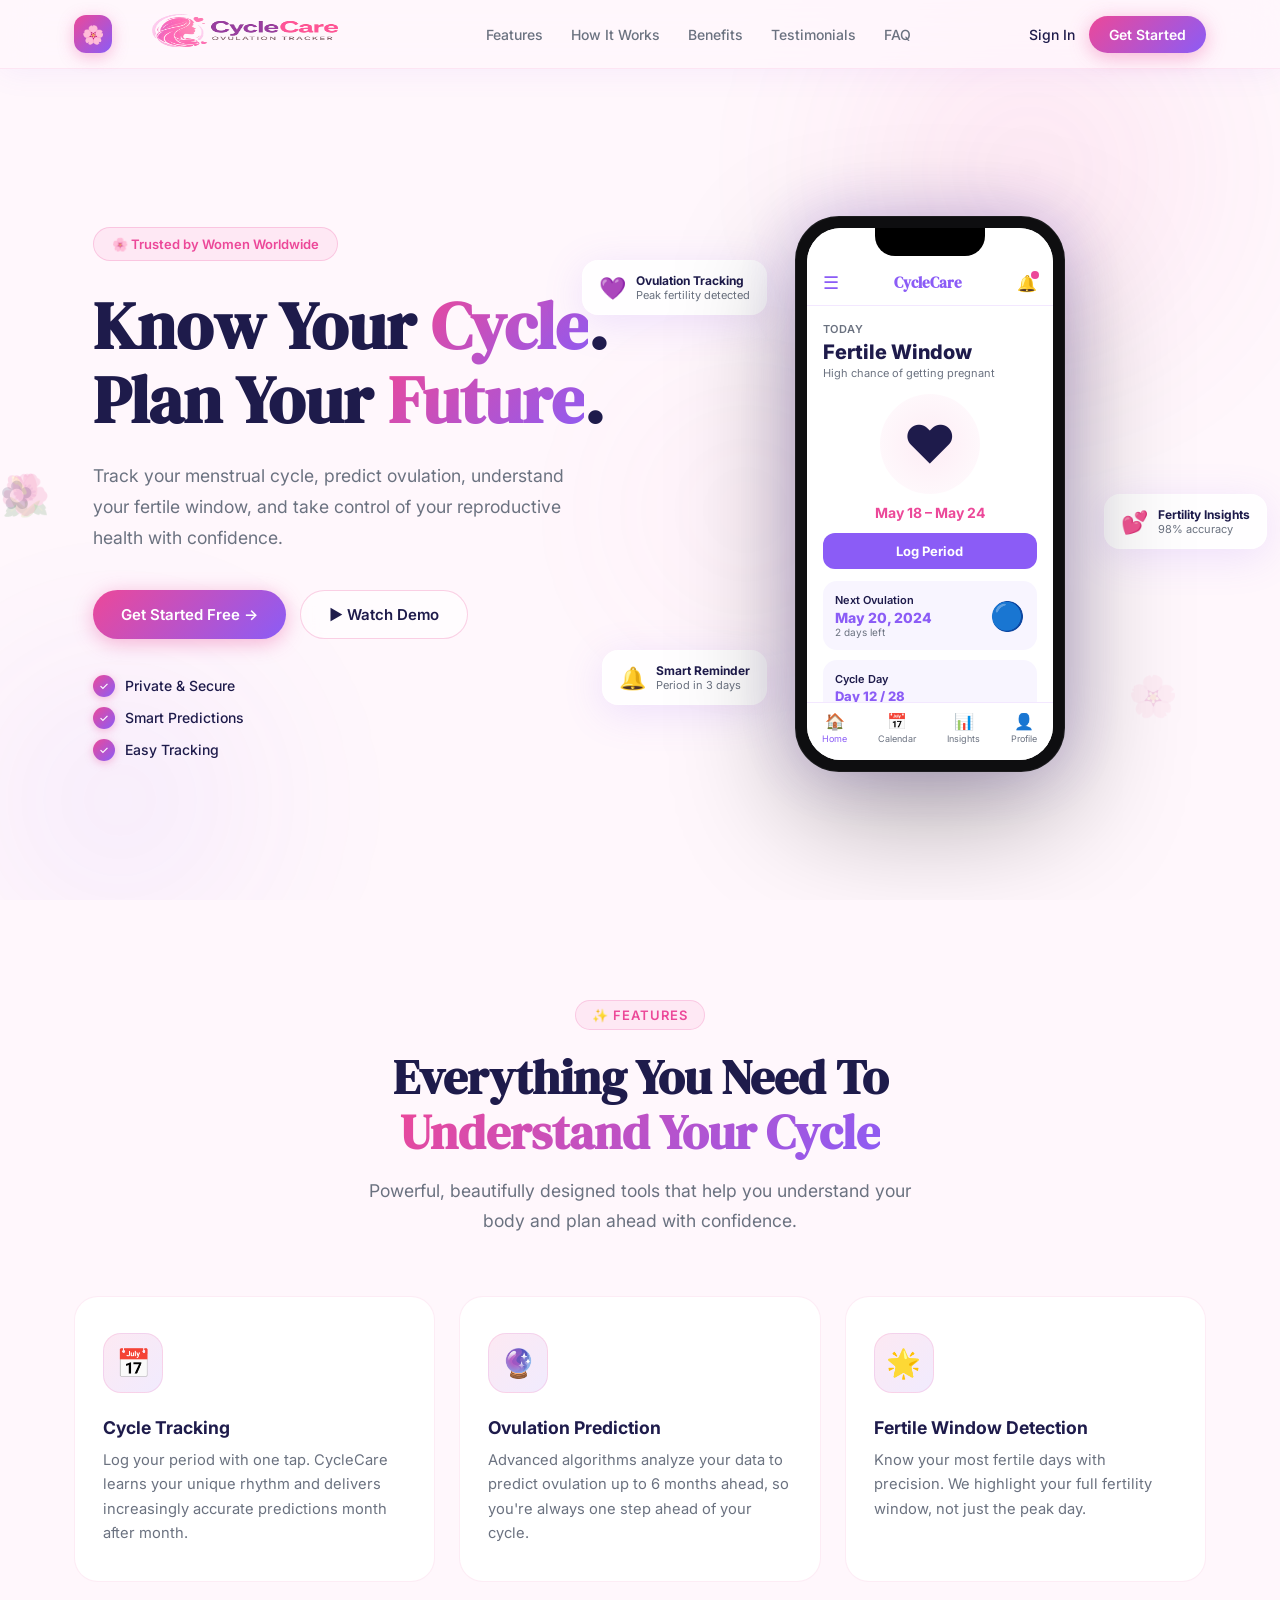
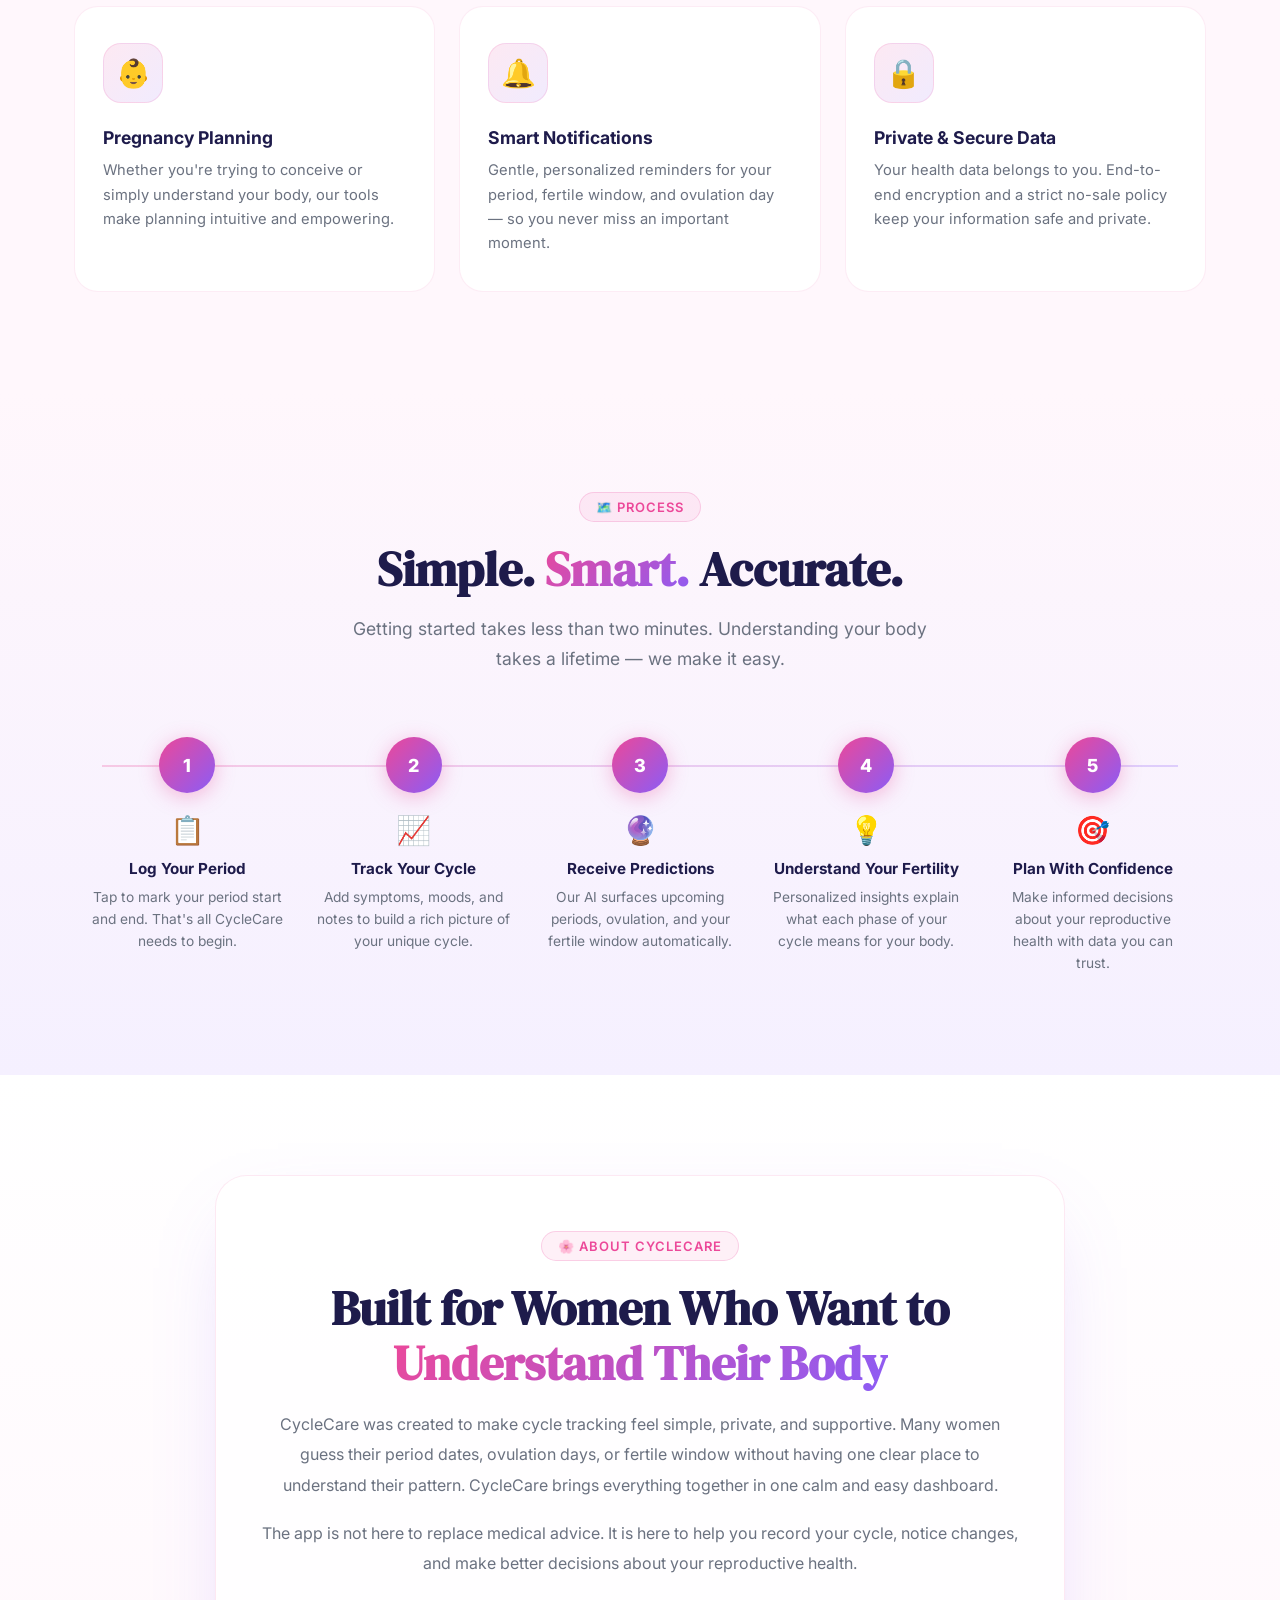
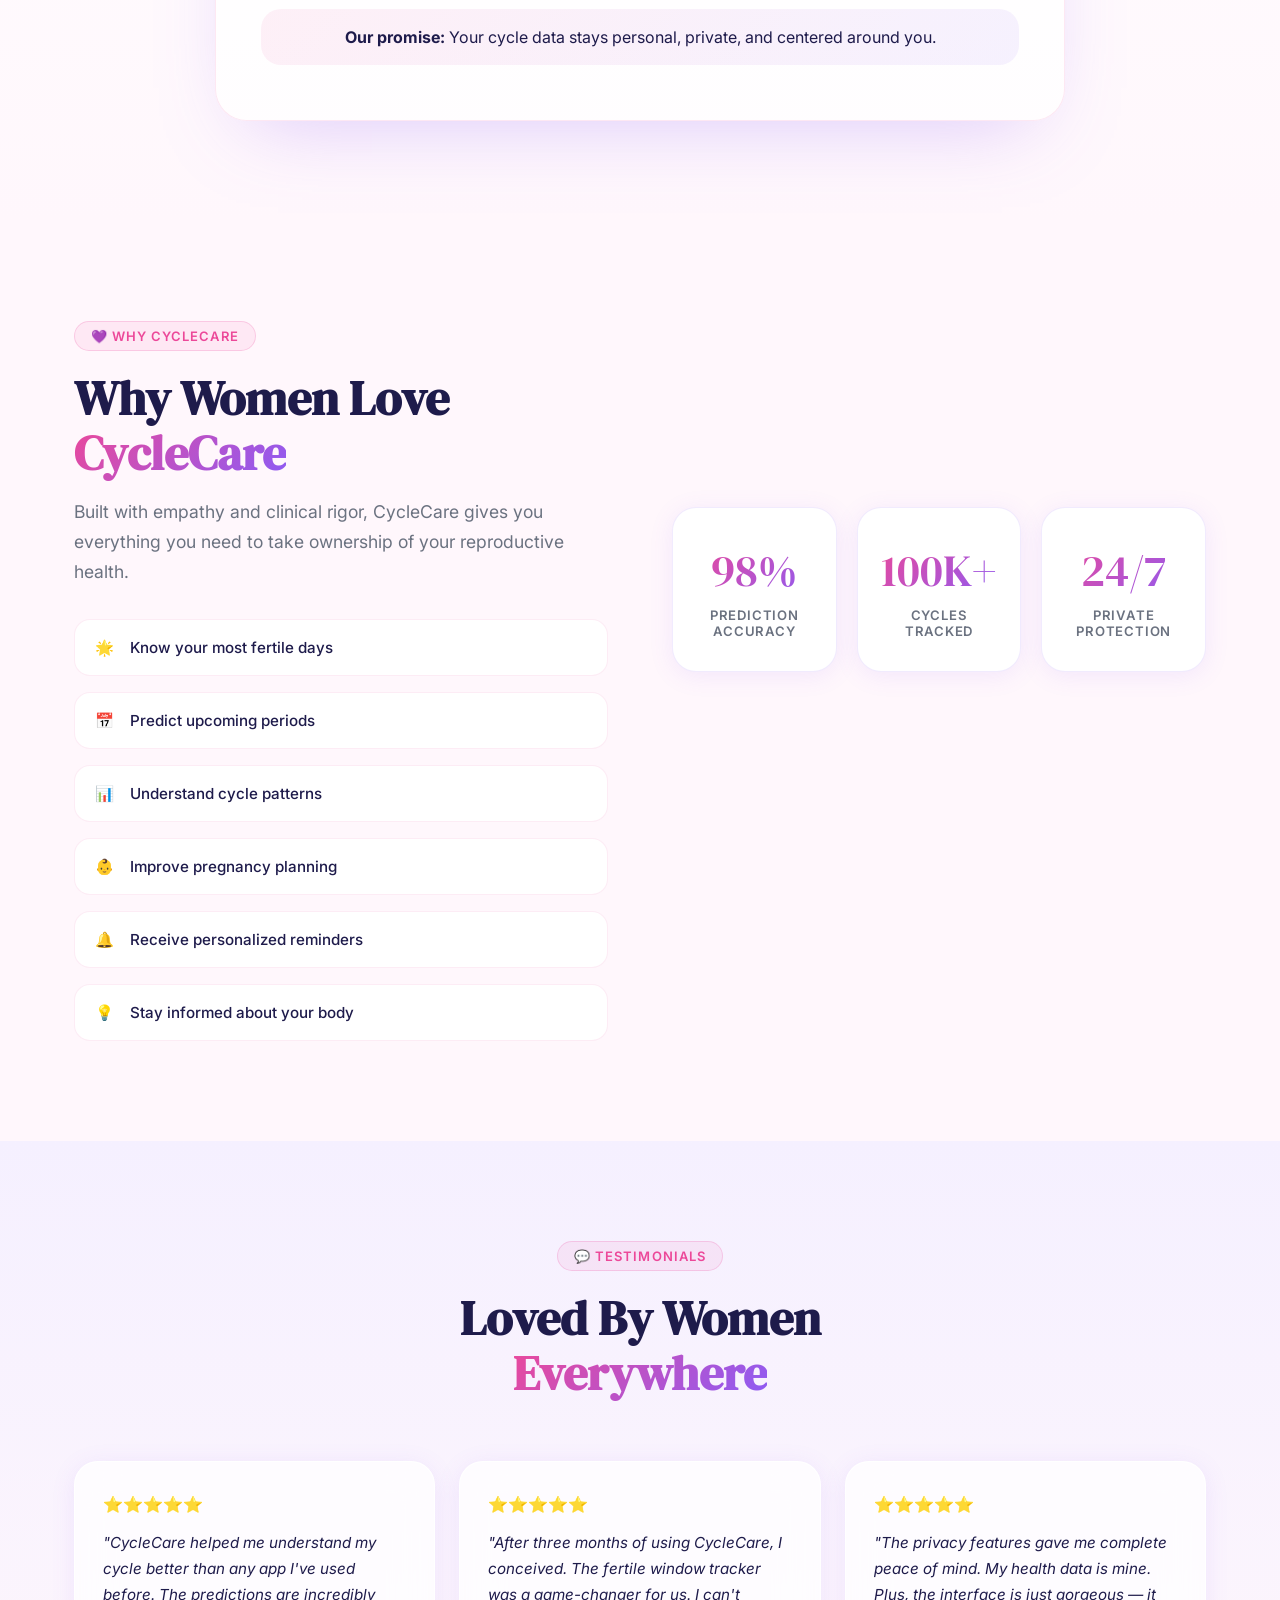
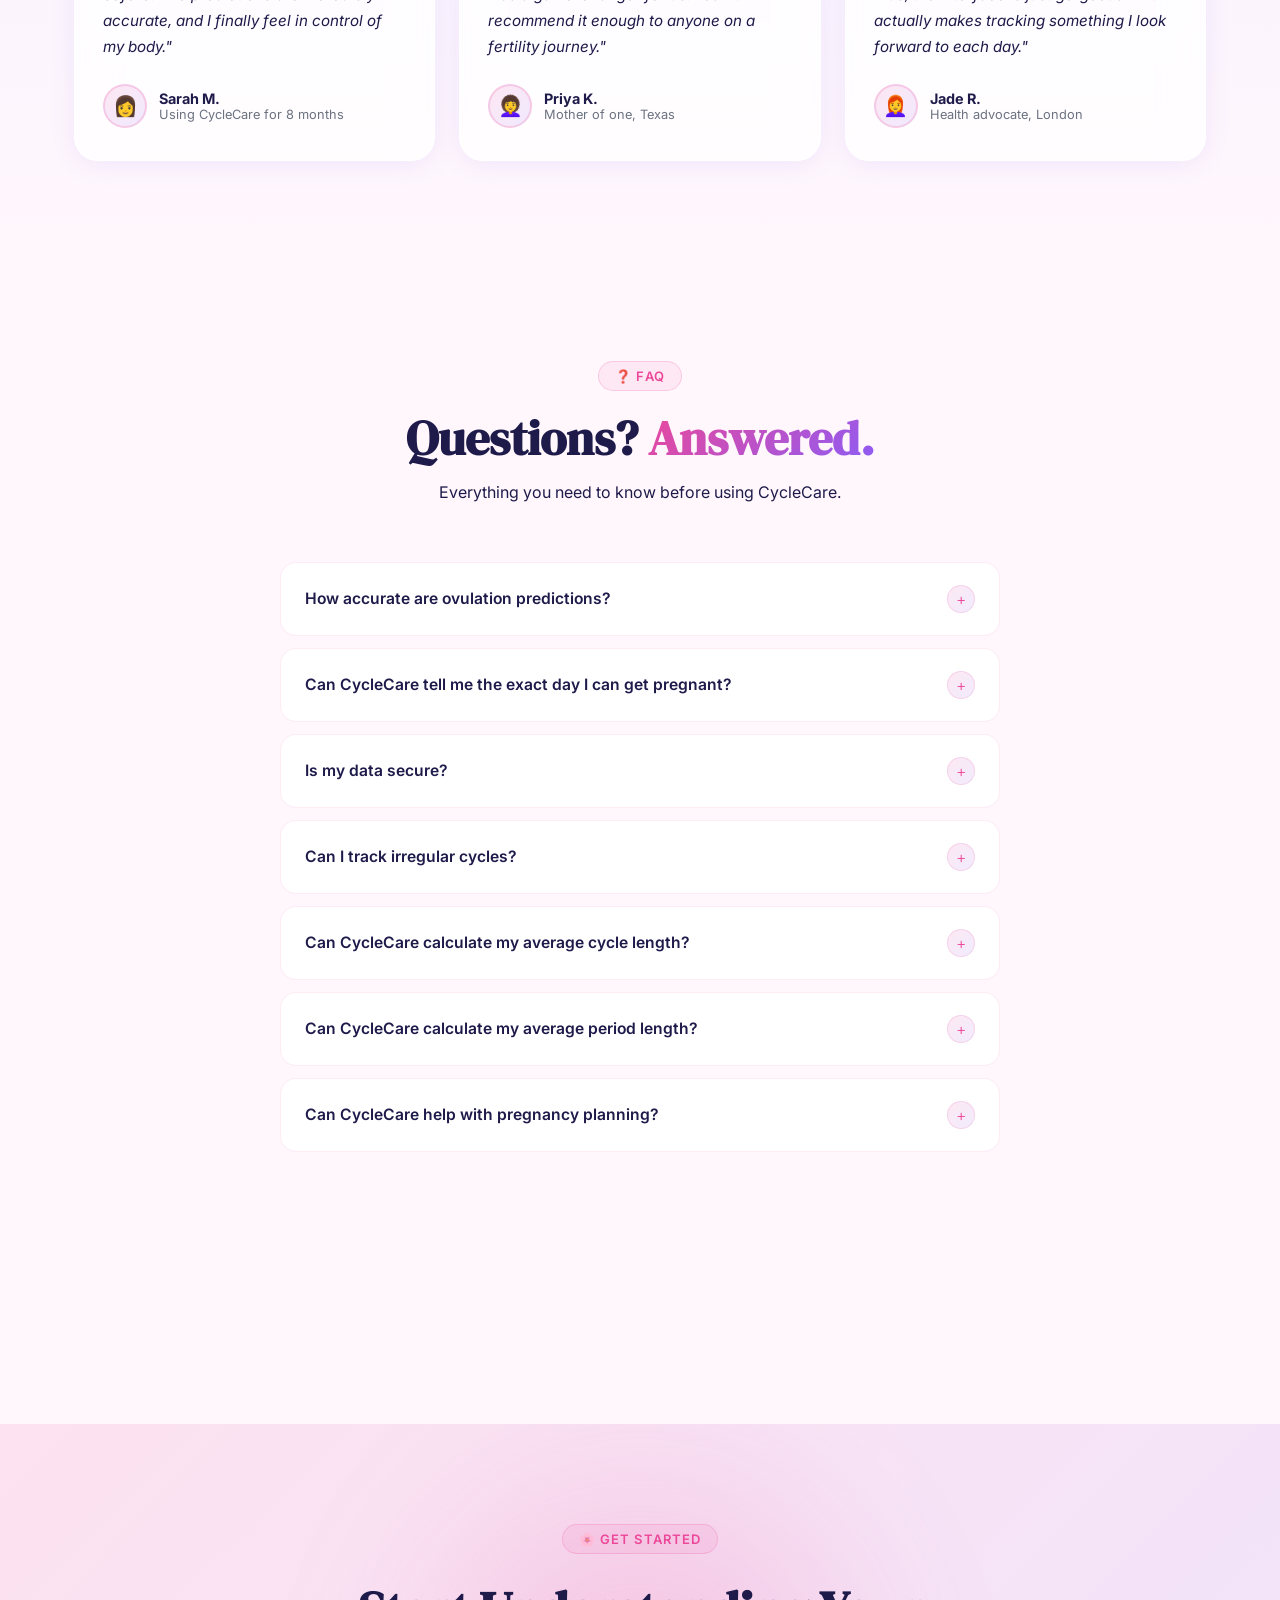
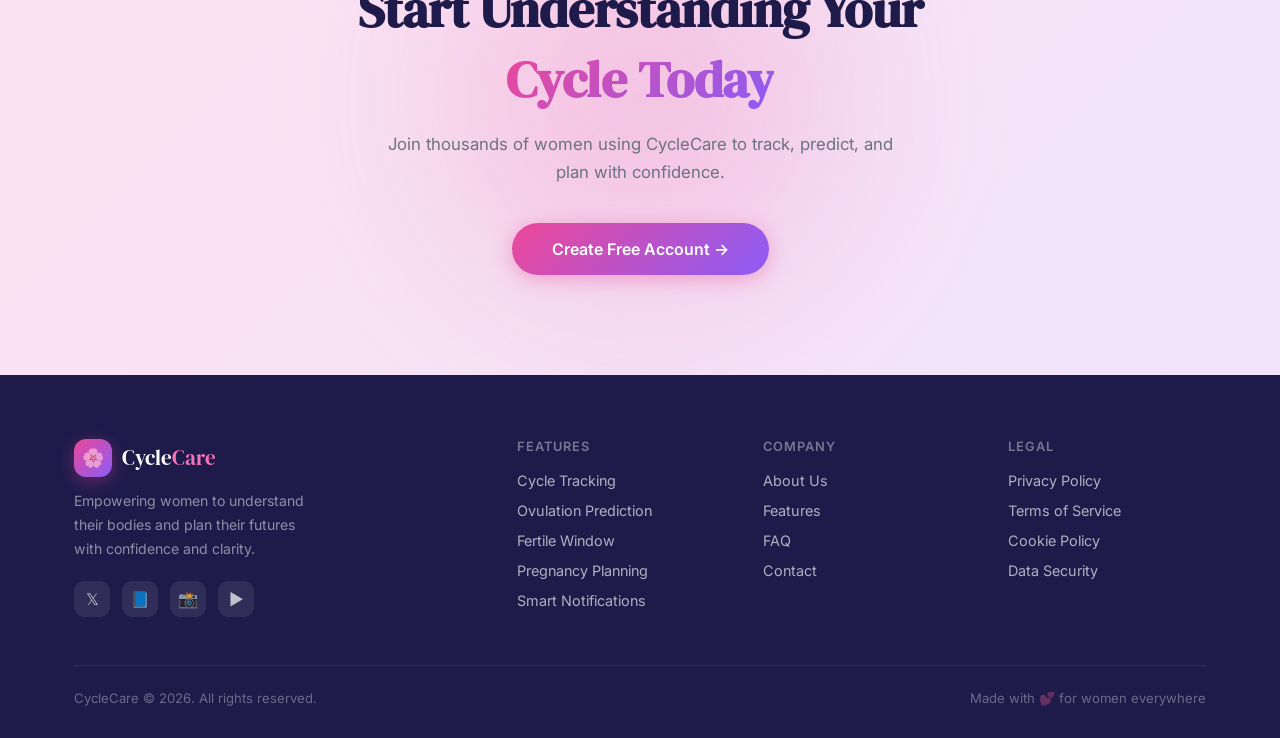
==== commit 8baadb35: "Add files via upload" ====
--- a/index.html
+++ b/index.html
@@ -3,6 +3,11 @@
 <head>
 <meta charset="UTF-8" />
 <meta name="viewport" content="width=device-width, initial-scale=1.0" />
+<link rel="manifest" href="/manifest.json">
+<meta name="theme-color" content="#ff5fa2">
+<link rel="apple-touch-icon" href="/icon-192.png">
+<meta name="apple-mobile-web-app-capable" content="yes">
+<meta name="apple-mobile-web-app-status-bar-style" content="default">
 <title>CycleCare — Know Your Cycle. Plan Your Future.</title>
 <link rel="preconnect" href="https://fonts.googleapis.com" />
 <link rel="preconnect" href="https://fonts.gstatic.com" crossorigin />
